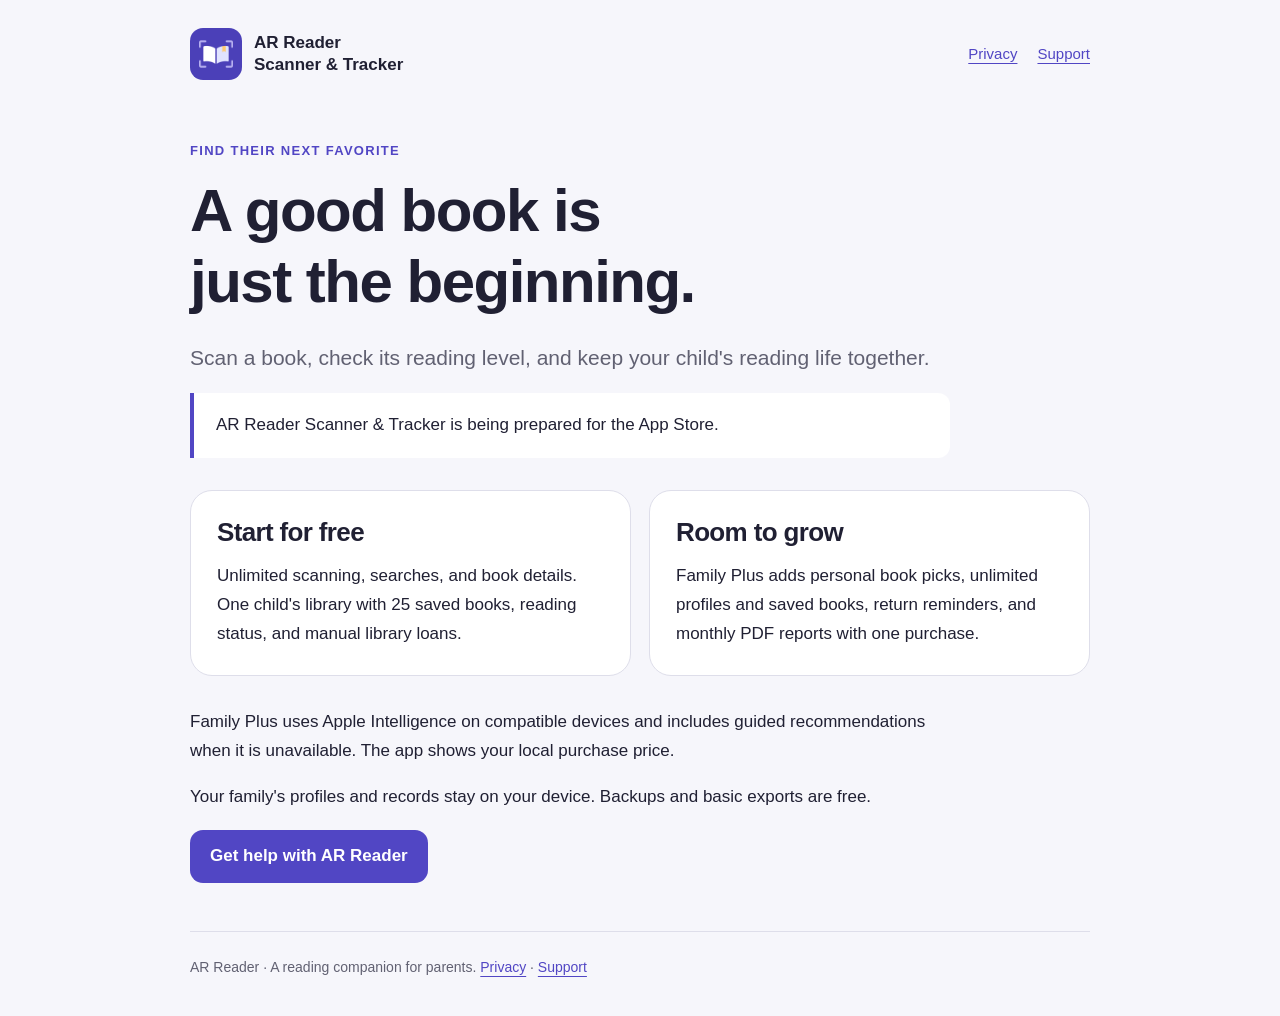
==== index.html @ 318f8093 "Publish AR Reader privacy and support site" ====
<!doctype html>
<html lang="en"><head><meta charset="utf-8"><meta name="viewport" content="width=device-width,initial-scale=1">
<meta name="description" content="AR Reader helps parents find books and organize family reading. Privacy information and support.">
<title>Book scans and family reading · AR Reader</title><link rel="icon" href="assets/icon.png"><link rel="stylesheet" href="style.css"></head>
<body><a class="skip" href="#main">Skip to content</a><header><a class="brand" href="./"><img src="assets/icon.png" alt="" width="52" height="52">AR Reader<br>Scanner &amp; Tracker</a>
<nav aria-label="Main navigation"><a href="privacy/">Privacy</a><a href="support/">Support</a></nav></header>
<main id="main"><p class="eyebrow">Find their next favorite</p><h1>A good book is<br>just the beginning.</h1>
<p class="lead">Scan a book, check its reading level, and keep your child's reading life together.</p>
<p class="notice">AR Reader Scanner &amp; Tracker is being prepared for the App Store.</p>
<div class="cards"><section class="card"><h2 style="margin-top:0">Start for free</h2><p>Unlimited scanning, searches, and book details. One child's library with 25 saved books, reading status, and manual library loans.</p></section>
<section class="card"><h2 style="margin-top:0">Room to grow</h2><p>Family Plus adds personal book picks, unlimited profiles and saved books, return reminders, and monthly PDF reports with one purchase.</p></section></div>
<p>Family Plus uses Apple Intelligence on compatible devices and includes guided recommendations when it is unavailable. The app shows your local purchase price.</p>
<p>Your family's profiles and records stay on your device. Backups and basic exports are free.</p><a class="button" href="support/">Get help with AR Reader</a></main><footer>AR Reader · A reading companion for parents. <a href="privacy/">Privacy</a> · <a href="support/">Support</a></footer></body></html>
---- style.css ----
:root{color-scheme:light dark;--ink:#202033;--muted:#616172;--paper:#f6f6fb;--card:#fff;--brand:#5146c4;--line:#dedeea}
*{box-sizing:border-box}body{margin:0;background:var(--paper);color:var(--ink);font:17px/1.7 -apple-system,BlinkMacSystemFont,"Segoe UI",sans-serif}
a{color:var(--brand);text-underline-offset:4px}a:hover{text-decoration-thickness:2px}a:focus-visible{outline:3px solid var(--brand);outline-offset:5px;border-radius:3px}
header,main,footer{width:min(100% - 40px,900px);margin:auto}header{display:flex;align-items:center;justify-content:space-between;gap:20px;padding:28px 0}
.brand{display:flex;gap:12px;align-items:center;color:var(--ink);text-decoration:none;font-weight:750;line-height:1.3}.brand img{width:52px;height:52px;border-radius:13px}
nav{display:flex;gap:20px}nav a{display:inline-block;padding:10px 0;font-size:15px}main{padding:32px 0 48px}h1,h2,h3{line-height:1.18;letter-spacing:-.025em}h1{font-size:clamp(34px,6vw,60px);margin:0 0 22px;max-width:720px}h2{font-size:26px;margin:38px 0 14px}h3{font-size:20px;margin:0 0 8px}p{margin:0 0 18px;max-width:760px}.lead{font-size:21px;color:var(--muted)}.eyebrow{color:var(--brand);font-weight:700;font-size:13px;letter-spacing:.1em;text-transform:uppercase;margin-bottom:14px}.cards{display:grid;grid-template-columns:1fr 1fr;gap:18px;margin:32px 0}.card{background:var(--card);border:1px solid var(--line);padding:26px;border-radius:22px}.card p:last-child{margin-bottom:0}.muted{color:var(--muted)}.notice{padding:18px 22px;border-left:4px solid var(--brand);background:var(--card);border-radius:0 12px 12px 0}.button{display:inline-block;padding:12px 20px;background:var(--brand);color:#fff;border-radius:13px;text-decoration:none;font-weight:650}footer{border-top:1px solid var(--line);padding:24px 0 36px;color:var(--muted);font-size:14px}ul,ol{padding-left:24px;max-width:750px}li{margin-bottom:9px}.skip{position:absolute;top:-80px;left:20px;padding:12px;background:var(--card);z-index:2}.skip:focus{top:12px}
@media(max-width:560px){header{align-items:flex-start;flex-direction:column;gap:8px}.cards{grid-template-columns:1fr}main{padding-top:20px}.lead{font-size:19px}.card{padding:22px}}
@media(prefers-color-scheme:dark){:root{--ink:#f1effa;--muted:#bcb9cd;--paper:#121218;--card:#1d1c29;--brand:#b5aeff;--line:#383647}.button{background:#5b4dca;color:#fff}}
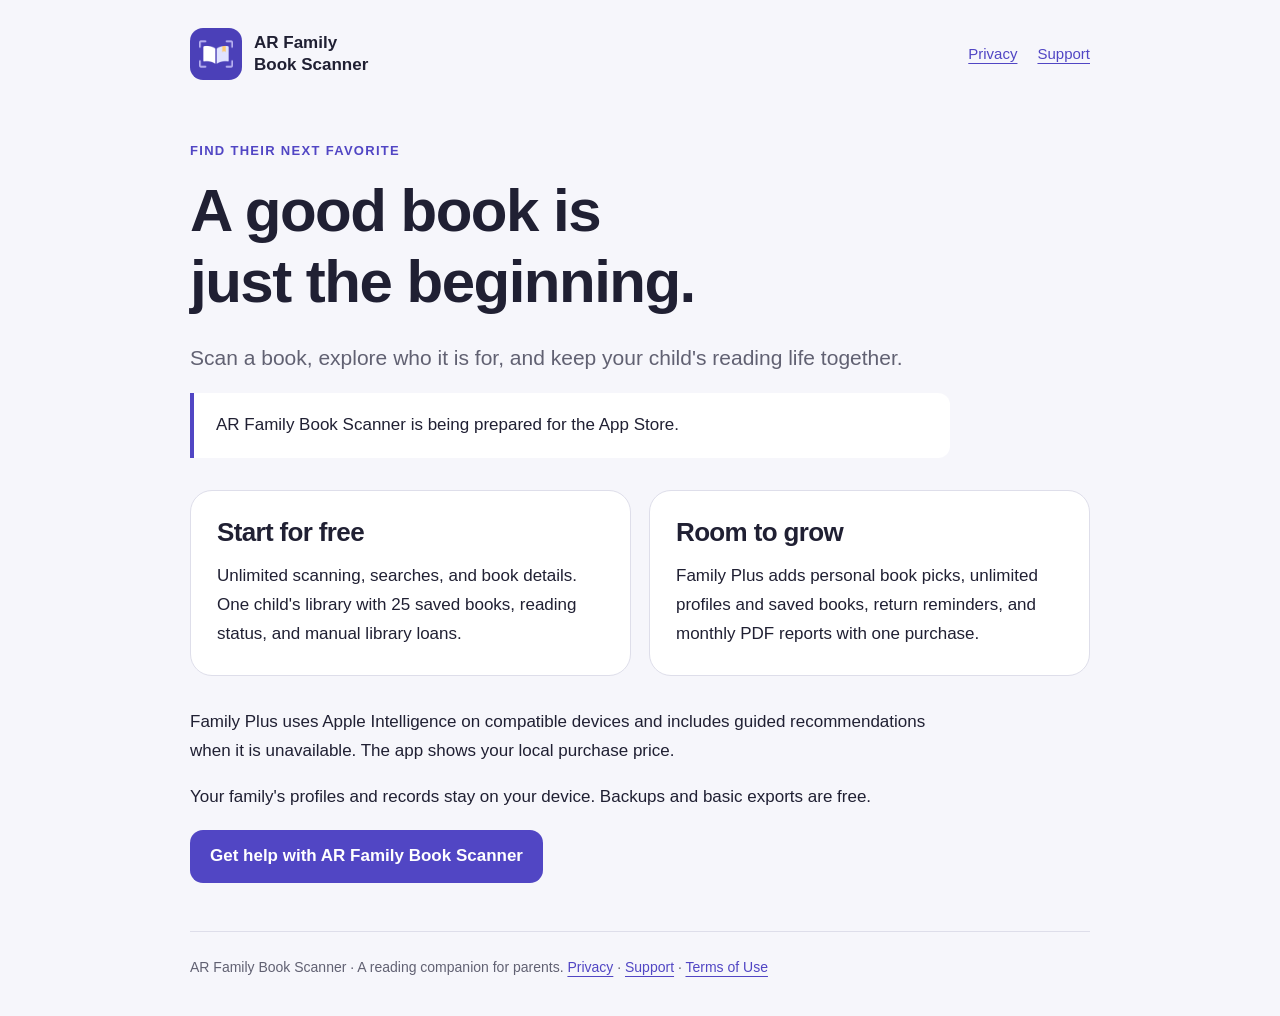
==== commit 196e1350: "Publish AR Reader privacy and support site" ====
--- a/index.html
+++ b/index.html
@@ -1,13 +1,13 @@
 <!doctype html>
 <html lang="en"><head><meta charset="utf-8"><meta name="viewport" content="width=device-width,initial-scale=1">
-<meta name="description" content="AR Reader helps parents find books and organize family reading. Privacy information and support.">
-<title>Book scans and family reading · AR Reader</title><link rel="icon" href="assets/icon.png"><link rel="stylesheet" href="style.css"></head>
-<body><a class="skip" href="#main">Skip to content</a><header><a class="brand" href="./"><img src="assets/icon.png" alt="" width="52" height="52">AR Reader<br>Scanner &amp; Tracker</a>
+<meta name="description" content="AR Family Book Scanner helps parents find books and organize family reading. Privacy information and support.">
+<title>Book scans and family reading · AR Family Book Scanner</title><link rel="icon" href="assets/icon.png"><link rel="stylesheet" href="style.css"></head>
+<body><a class="skip" href="#main">Skip to content</a><header><a class="brand" href="./"><img src="assets/icon.png" alt="" width="52" height="52">AR Family<br>Book Scanner</a>
 <nav aria-label="Main navigation"><a href="privacy/">Privacy</a><a href="support/">Support</a></nav></header>
 <main id="main"><p class="eyebrow">Find their next favorite</p><h1>A good book is<br>just the beginning.</h1>
-<p class="lead">Scan a book, check its reading level, and keep your child's reading life together.</p>
-<p class="notice">AR Reader Scanner &amp; Tracker is being prepared for the App Store.</p>
+<p class="lead">Scan a book, explore who it is for, and keep your child's reading life together.</p>
+<p class="notice">AR Family Book Scanner is being prepared for the App Store.</p>
 <div class="cards"><section class="card"><h2 style="margin-top:0">Start for free</h2><p>Unlimited scanning, searches, and book details. One child's library with 25 saved books, reading status, and manual library loans.</p></section>
 <section class="card"><h2 style="margin-top:0">Room to grow</h2><p>Family Plus adds personal book picks, unlimited profiles and saved books, return reminders, and monthly PDF reports with one purchase.</p></section></div>
 <p>Family Plus uses Apple Intelligence on compatible devices and includes guided recommendations when it is unavailable. The app shows your local purchase price.</p>
-<p>Your family's profiles and records stay on your device. Backups and basic exports are free.</p><a class="button" href="support/">Get help with AR Reader</a></main><footer>AR Reader · A reading companion for parents. <a href="privacy/">Privacy</a> · <a href="support/">Support</a></footer></body></html>+<p>Your family's profiles and records stay on your device. Backups and basic exports are free.</p><a class="button" href="support/">Get help with AR Family Book Scanner</a></main><footer>AR Family Book Scanner · A reading companion for parents. <a href="privacy/">Privacy</a> · <a href="support/">Support</a> · <a href="https://www.apple.com/legal/internet-services/itunes/dev/stdeula/">Terms of Use</a></footer></body></html>
